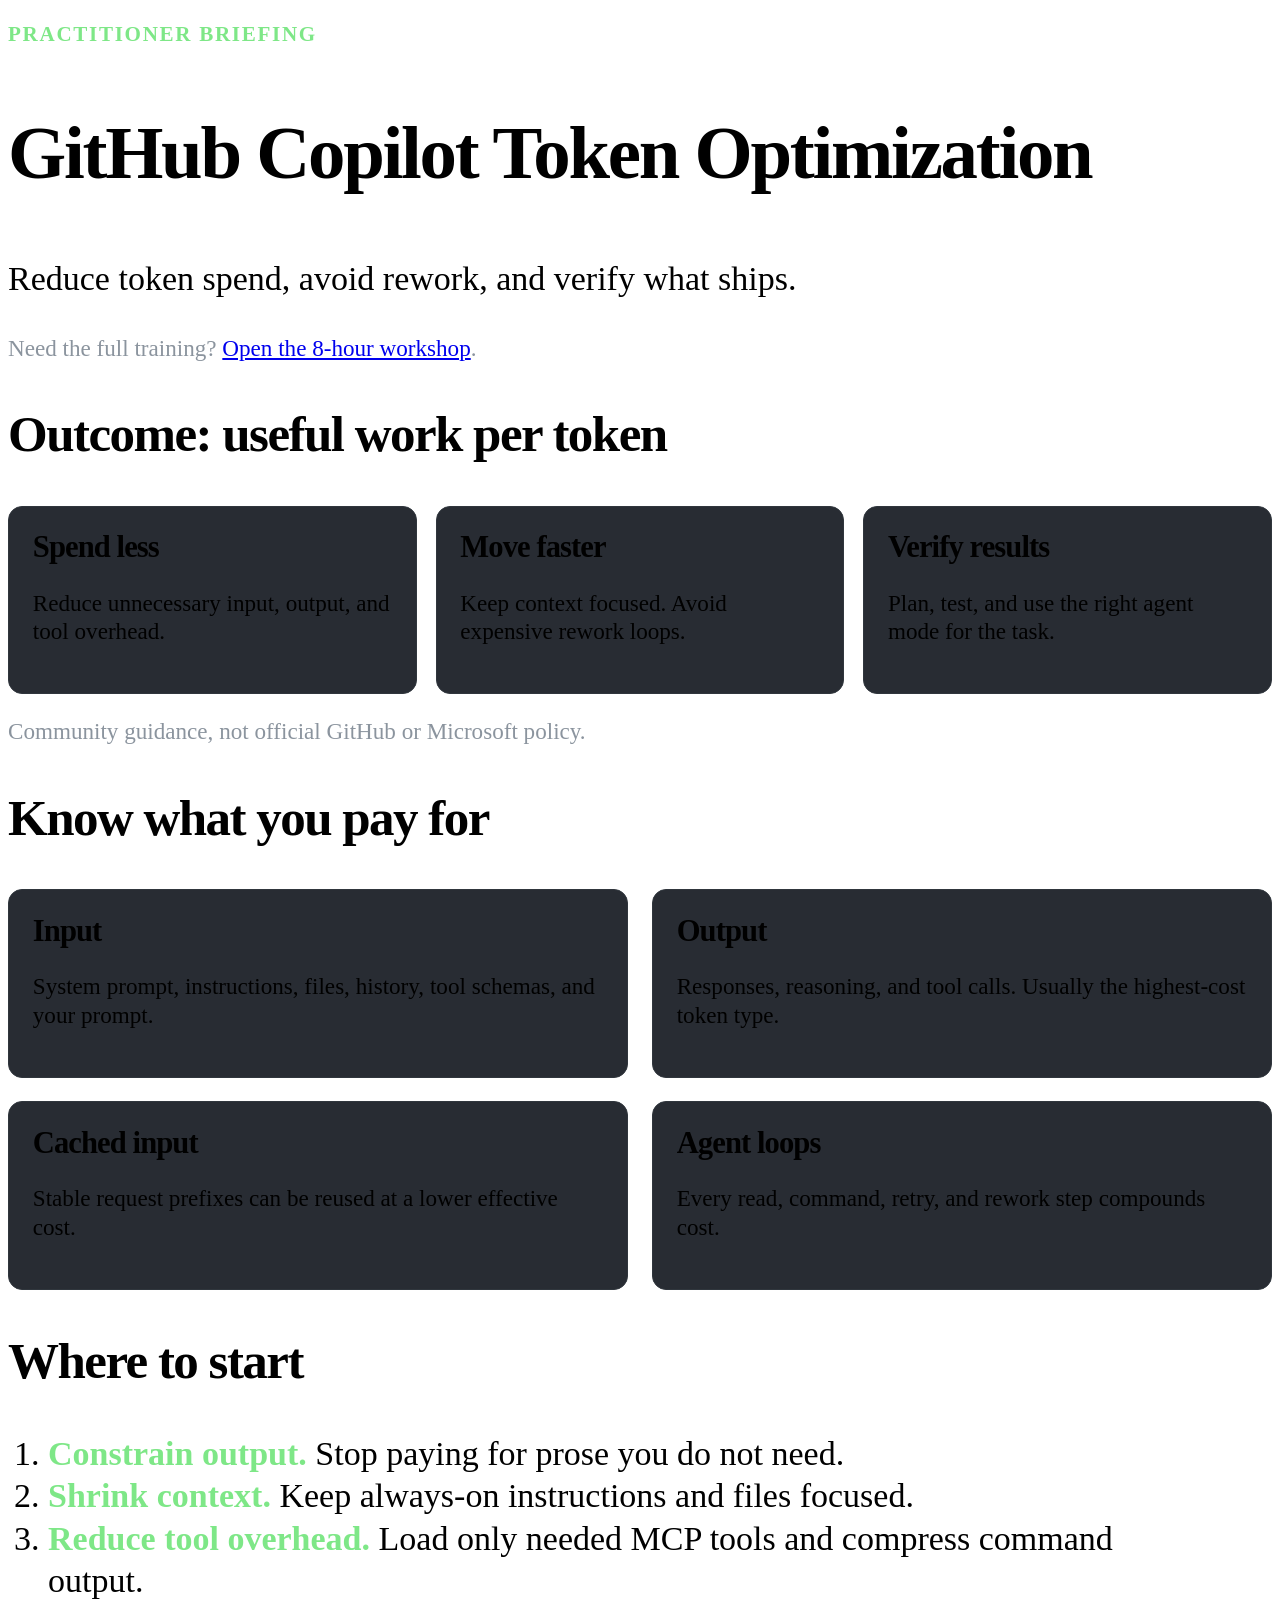
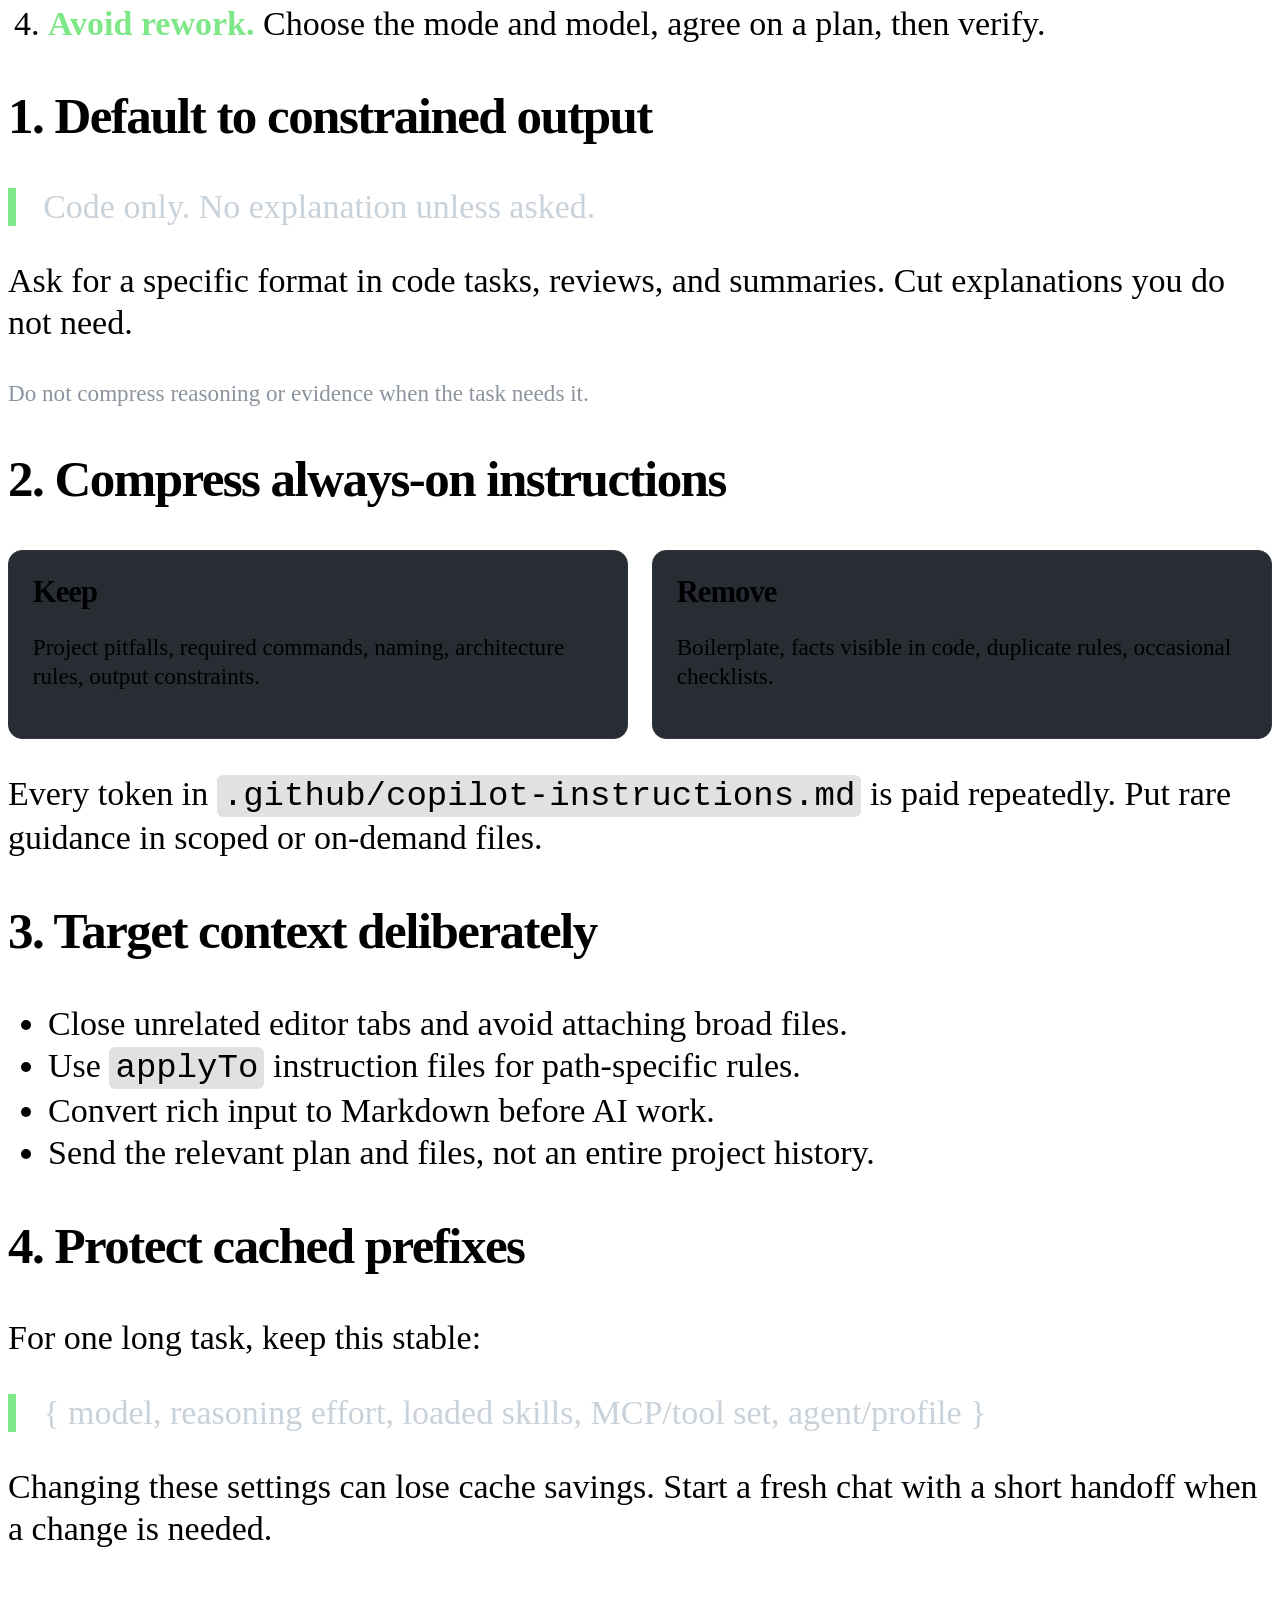
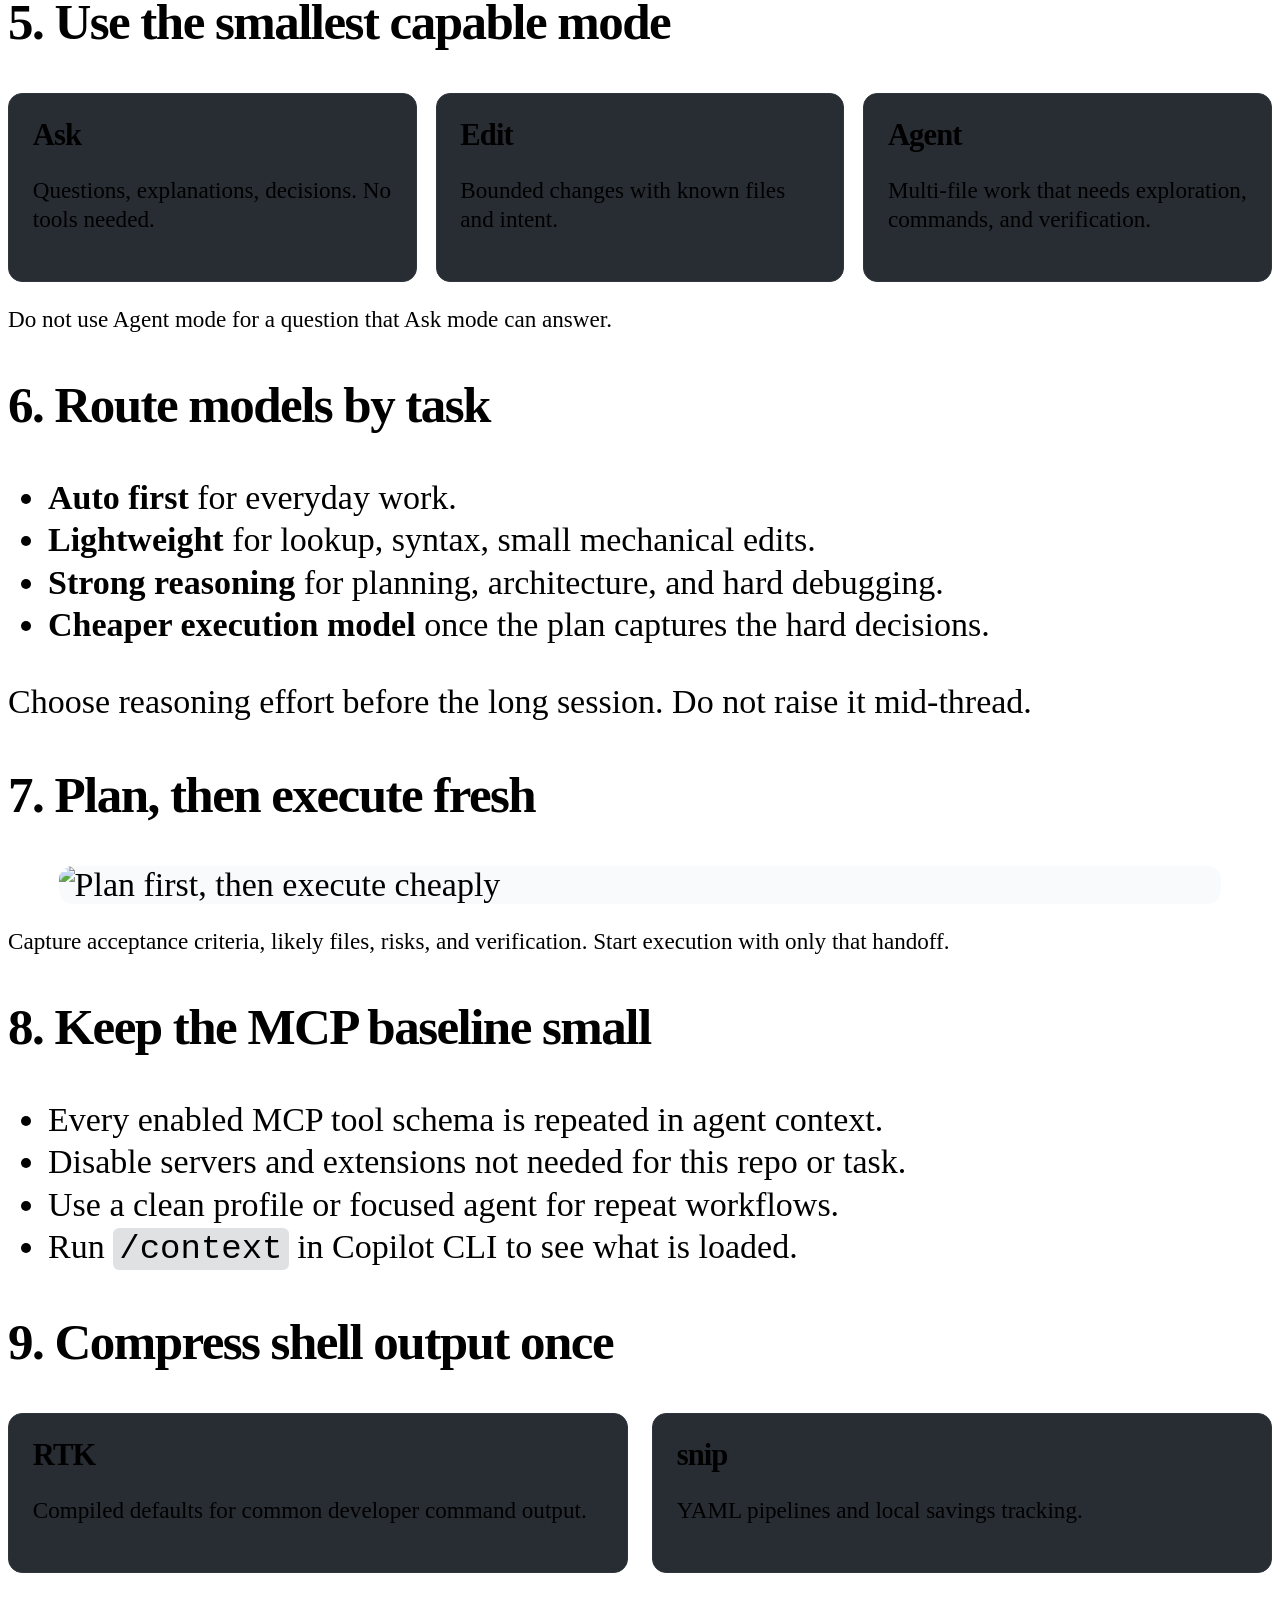
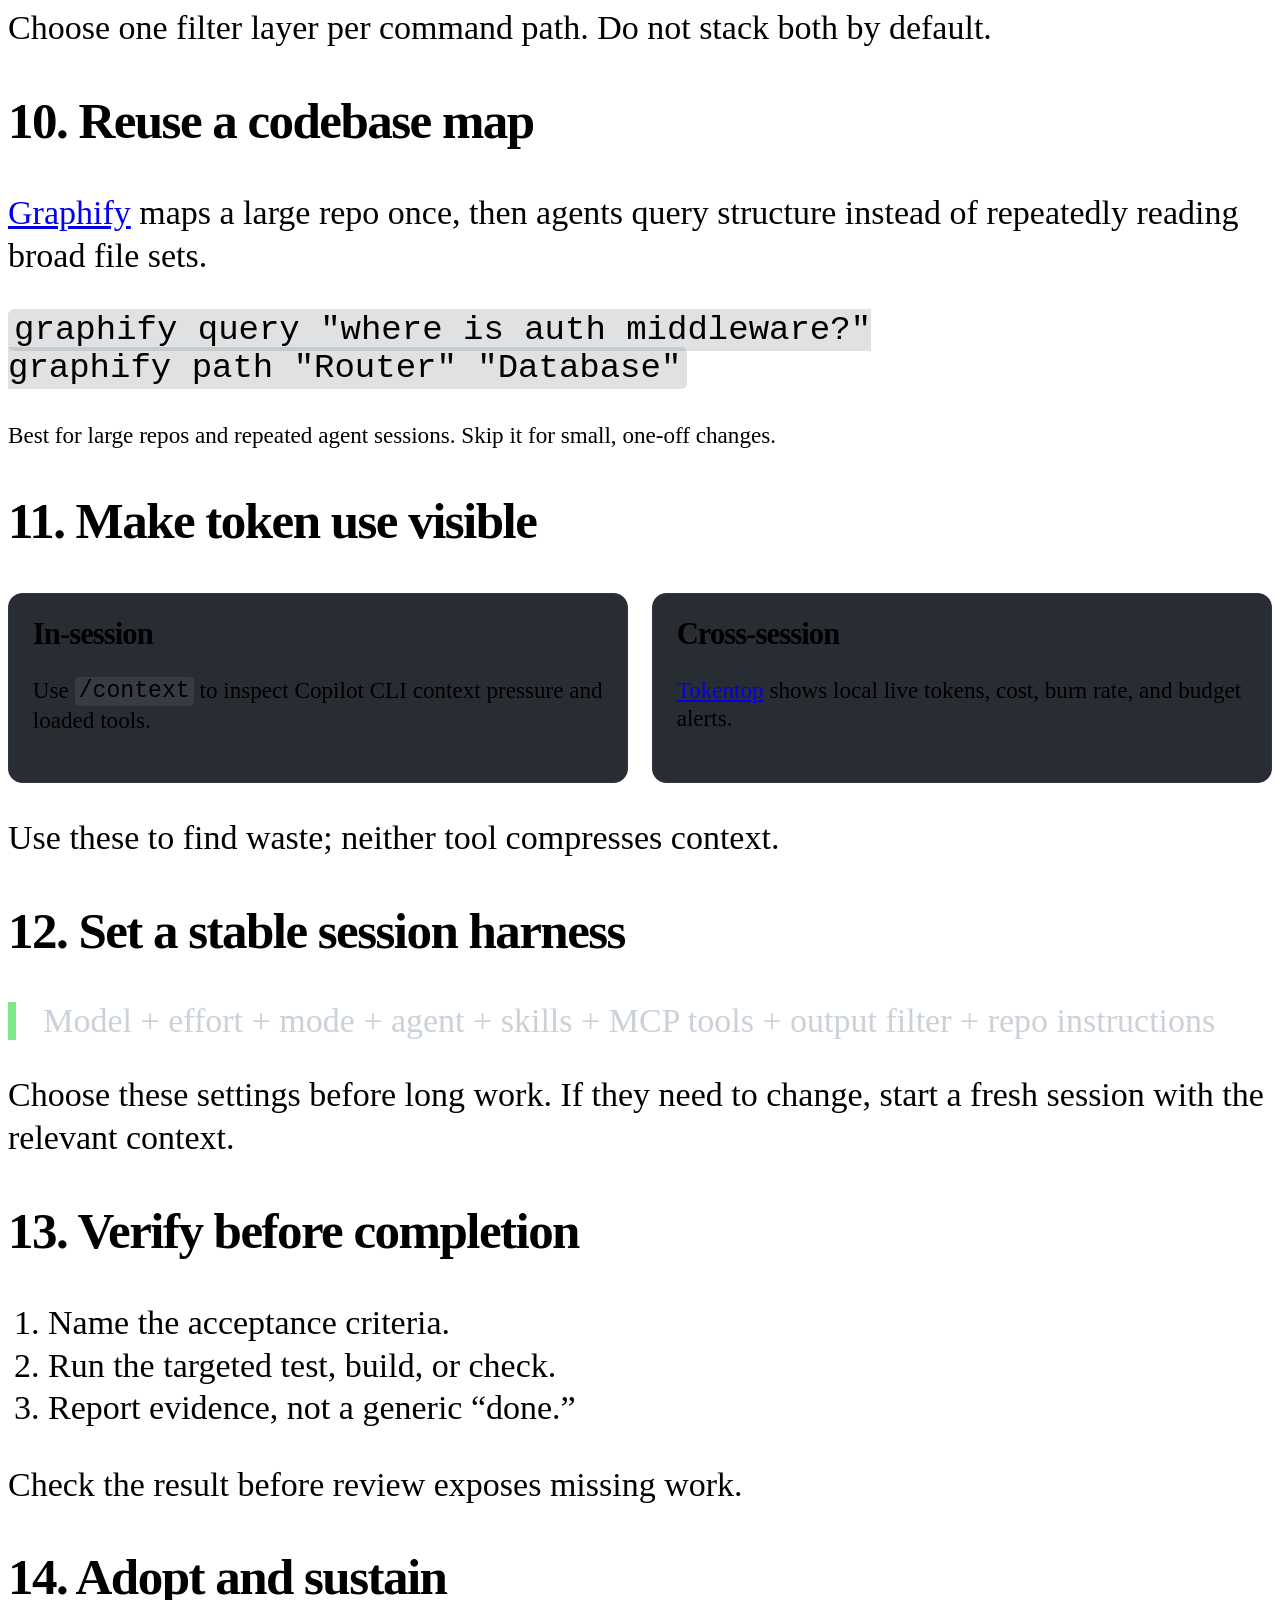
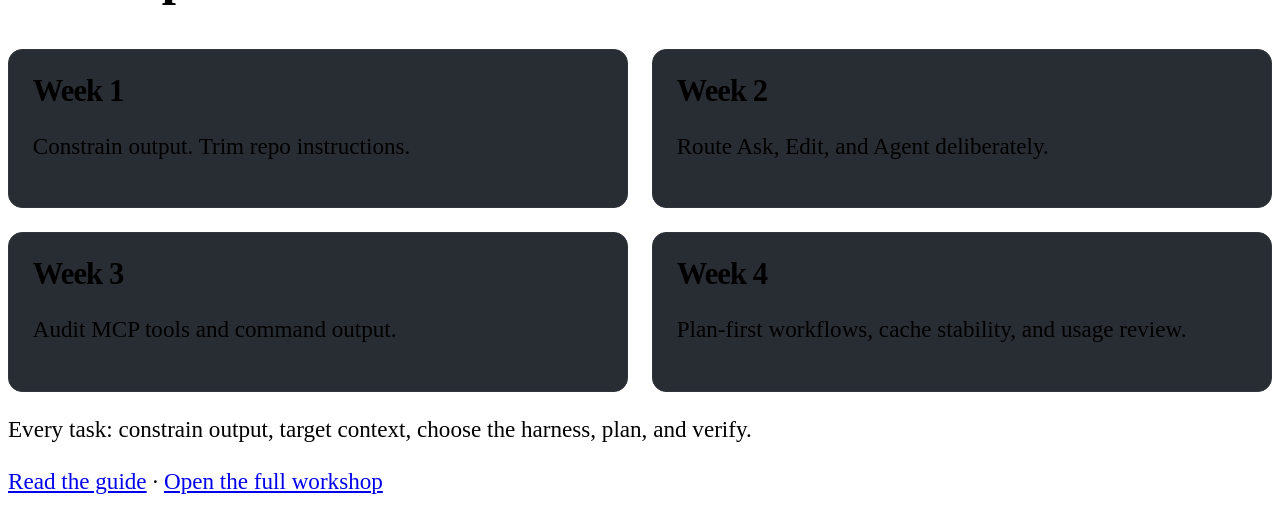
==== slides/briefing.html @ e245d567 "Humanized text" ====
<!doctype html>
<html lang="en">
  <head>
    <meta charset="utf-8">
    <meta name="viewport" content="width=device-width, initial-scale=1.0">
    <title>GitHub Copilot Token Optimization - Practitioner Briefing</title>
    <link rel="stylesheet" href="https://cdn.jsdelivr.net/npm/reveal.js@5.2.1/dist/reset.css">
    <link rel="stylesheet" href="https://cdn.jsdelivr.net/npm/reveal.js@5.2.1/dist/reveal.css">
    <link rel="stylesheet" href="https://cdn.jsdelivr.net/npm/reveal.js@5.2.1/dist/theme/black.css">
    <style>
      :root {
        --r-main-font: Inter, ui-sans-serif, system-ui, sans-serif;
        --r-heading-font: Inter, ui-sans-serif, system-ui, sans-serif;
        --r-link-color: #58a6ff;
      }
      .reveal { font-size: 34px; }
      .reveal h1, .reveal h2, .reveal h3 { text-transform: none; letter-spacing: -0.03em; }
      .reveal h1 { font-size: 2.2em; }
      .reveal h2 { font-size: 1.5em; }
      .reveal p, .reveal li { line-height: 1.25; }
      .reveal ul, .reveal ol { width: 86%; }
      .grid { display: grid; grid-template-columns: repeat(2, minmax(0, 1fr)); gap: 0.7em; }
      .grid-3 { display: grid; grid-template-columns: repeat(3, minmax(0, 1fr)); gap: 0.55em; }
      .card { background: rgba(22, 27, 34, 0.92); border: 1px solid #30363d; border-radius: 14px; padding: 0.7em; text-align: left; }
      .card h3 { margin: 0 0 0.3em; font-size: 0.9em; }
      .card p, .card li { font-size: 0.68em; }
      .kicker { color: #7ee787; font-size: 0.62em; font-weight: 700; letter-spacing: 0.08em; text-transform: uppercase; }
      .accent { color: #7ee787; }
      .muted { color: #8b949e; }
      .small { font-size: 0.68em; }
      .quote { border-left: 8px solid #7ee787; color: #c9d1d9; padding-left: 0.8em; text-align: left; }
      .diagram { display: block; max-width: 92%; max-height: 480px; margin: 0.35em auto; background: #f8fafc; border-radius: 14px; }
      code { background: rgba(110, 118, 129, 0.22); border-radius: 0.18em; padding: 0.06em 0.18em; }
    </style>
  </head>
  <body>
    <div class="reveal">
      <div class="slides">
        <section>
          <p class="kicker">Practitioner briefing</p>
          <h1>GitHub Copilot Token Optimization</h1>
          <p>Reduce token spend, avoid rework, and verify what ships.</p>
          <p class="small muted">Need the full training? <a href="index.html">Open the 8-hour workshop</a>.</p>
        </section>

        <section>
          <h2>Outcome: useful work per token</h2>
          <div class="grid-3">
            <div class="card"><h3>Spend less</h3><p>Reduce unnecessary input, output, and tool overhead.</p></div>
            <div class="card"><h3>Move faster</h3><p>Keep context focused. Avoid expensive rework loops.</p></div>
            <div class="card"><h3>Verify results</h3><p>Plan, test, and use the right agent mode for the task.</p></div>
          </div>
          <p class="small muted">Community guidance, not official GitHub or Microsoft policy.</p>
        </section>

        <section>
          <h2>Know what you pay for</h2>
          <div class="grid">
            <div class="card"><h3>Input</h3><p>System prompt, instructions, files, history, tool schemas, and your prompt.</p></div>
            <div class="card"><h3>Output</h3><p>Responses, reasoning, and tool calls. Usually the highest-cost token type.</p></div>
            <div class="card"><h3>Cached input</h3><p>Stable request prefixes can be reused at a lower effective cost.</p></div>
            <div class="card"><h3>Agent loops</h3><p>Every read, command, retry, and rework step compounds cost.</p></div>
          </div>
        </section>

        <section>
          <h2>Where to start</h2>
          <ol>
            <li><strong class="accent">Constrain output.</strong> Stop paying for prose you do not need.</li>
            <li><strong class="accent">Shrink context.</strong> Keep always-on instructions and files focused.</li>
            <li><strong class="accent">Reduce tool overhead.</strong> Load only needed MCP tools and compress command output.</li>
            <li><strong class="accent">Avoid rework.</strong> Choose the mode and model, agree on a plan, then verify.</li>
          </ol>
        </section>

        <section>
          <h2>1. Default to constrained output</h2>
          <div class="quote">Code only. No explanation unless asked.</div>
          <p>Ask for a specific format in code tasks, reviews, and summaries. Cut explanations you do not need.</p>
          <p class="small muted">Do not compress reasoning or evidence when the task needs it.</p>
        </section>

        <section>
          <h2>2. Compress always-on instructions</h2>
          <div class="grid">
            <div class="card"><h3>Keep</h3><p>Project pitfalls, required commands, naming, architecture rules, output constraints.</p></div>
            <div class="card"><h3>Remove</h3><p>Boilerplate, facts visible in code, duplicate rules, occasional checklists.</p></div>
          </div>
          <p>Every token in <code>.github/copilot-instructions.md</code> is paid repeatedly. Put rare guidance in scoped or on-demand files.</p>
        </section>

        <section>
          <h2>3. Target context deliberately</h2>
          <ul>
            <li>Close unrelated editor tabs and avoid attaching broad files.</li>
            <li>Use <code>applyTo</code> instruction files for path-specific rules.</li>
            <li>Convert rich input to Markdown before AI work.</li>
            <li>Send the relevant plan and files, not an entire project history.</li>
          </ul>
        </section>

        <section>
          <h2>4. Protect cached prefixes</h2>
          <p>For one long task, keep this stable:</p>
          <div class="quote">{ model, reasoning effort, loaded skills, MCP/tool set, agent/profile }</div>
          <p>Changing these settings can lose cache savings. Start a fresh chat with a short handoff when a change is needed.</p>
        </section>

        <section>
          <h2>5. Use the smallest capable mode</h2>
          <div class="grid-3">
            <div class="card"><h3>Ask</h3><p>Questions, explanations, decisions. No tools needed.</p></div>
            <div class="card"><h3>Edit</h3><p>Bounded changes with known files and intent.</p></div>
            <div class="card"><h3>Agent</h3><p>Multi-file work that needs exploration, commands, and verification.</p></div>
          </div>
          <p class="small">Do not use Agent mode for a question that Ask mode can answer.</p>
        </section>

        <section>
          <h2>6. Route models by task</h2>
          <ul>
            <li><strong>Auto first</strong> for everyday work.</li>
            <li><strong>Lightweight</strong> for lookup, syntax, small mechanical edits.</li>
            <li><strong>Strong reasoning</strong> for planning, architecture, and hard debugging.</li>
            <li><strong>Cheaper execution model</strong> once the plan captures the hard decisions.</li>
          </ul>
          <p>Choose reasoning effort before the long session. Do not raise it mid-thread.</p>
        </section>

        <section>
          <h2>7. Plan, then execute fresh</h2>
          <img class="diagram" src="../docs/assets/diagrams/plan-execute-cheaply.svg" alt="Plan first, then execute cheaply">
          <p class="small">Capture acceptance criteria, likely files, risks, and verification. Start execution with only that handoff.</p>
        </section>

        <section>
          <h2>8. Keep the MCP baseline small</h2>
          <ul>
            <li>Every enabled MCP tool schema is repeated in agent context.</li>
            <li>Disable servers and extensions not needed for this repo or task.</li>
            <li>Use a clean profile or focused agent for repeat workflows.</li>
            <li>Run <code>/context</code> in Copilot CLI to see what is loaded.</li>
          </ul>
        </section>

        <section>
          <h2>9. Compress shell output once</h2>
          <div class="grid">
            <div class="card"><h3>RTK</h3><p>Compiled defaults for common developer command output.</p></div>
            <div class="card"><h3>snip</h3><p>YAML pipelines and local savings tracking.</p></div>
          </div>
          <p>Choose one filter layer per command path. Do not stack both by default.</p>
        </section>

        <section>
          <h2>10. Reuse a codebase map</h2>
          <p><a href="https://github.com/Graphify-Labs/graphify">Graphify</a> maps a large repo once, then agents query structure instead of repeatedly reading broad file sets.</p>
          <pre><code>graphify query "where is auth middleware?"
graphify path "Router" "Database"</code></pre>
          <p class="small">Best for large repos and repeated agent sessions. Skip it for small, one-off changes.</p>
        </section>

        <section>
          <h2>11. Make token use visible</h2>
          <div class="grid">
            <div class="card"><h3>In-session</h3><p>Use <code>/context</code> to inspect Copilot CLI context pressure and loaded tools.</p></div>
            <div class="card"><h3>Cross-session</h3><p><a href="https://github.com/tokentopapp/tokentop">Tokentop</a> shows local live tokens, cost, burn rate, and budget alerts.</p></div>
          </div>
          <p>Use these to find waste; neither tool compresses context.</p>
        </section>

        <section>
          <h2>12. Set a stable session harness</h2>
          <div class="quote">Model + effort + mode + agent + skills + MCP tools + output filter + repo instructions</div>
          <p>Choose these settings before long work. If they need to change, start a fresh session with the relevant context.</p>
        </section>

        <section>
          <h2>13. Verify before completion</h2>
          <ol>
            <li>Name the acceptance criteria.</li>
            <li>Run the targeted test, build, or check.</li>
            <li>Report evidence, not a generic “done.”</li>
          </ol>
          <p>Check the result before review exposes missing work.</p>
        </section>

        <section>
          <h2>14. Adopt and sustain</h2>
          <div class="grid">
            <div class="card"><h3>Week 1</h3><p>Constrain output. Trim repo instructions.</p></div>
            <div class="card"><h3>Week 2</h3><p>Route Ask, Edit, and Agent deliberately.</p></div>
            <div class="card"><h3>Week 3</h3><p>Audit MCP tools and command output.</p></div>
            <div class="card"><h3>Week 4</h3><p>Plan-first workflows, cache stability, and usage review.</p></div>
          </div>
          <p class="small">Every task: constrain output, target context, choose the harness, plan, and verify.</p>
          <p class="small"><a href="../README.md">Read the guide</a> · <a href="index.html">Open the full workshop</a></p>
        </section>
      </div>
    </div>
    <script src="https://cdn.jsdelivr.net/npm/reveal.js@5.2.1/dist/reveal.js"></script>
    <script>
      Reveal.initialize({
        hash: true,
        slideNumber: "c/t",
        transition: "slide",
        width: 1280,
        height: 720,
        margin: 0.06
      });
    </script>
  </body>
</html>
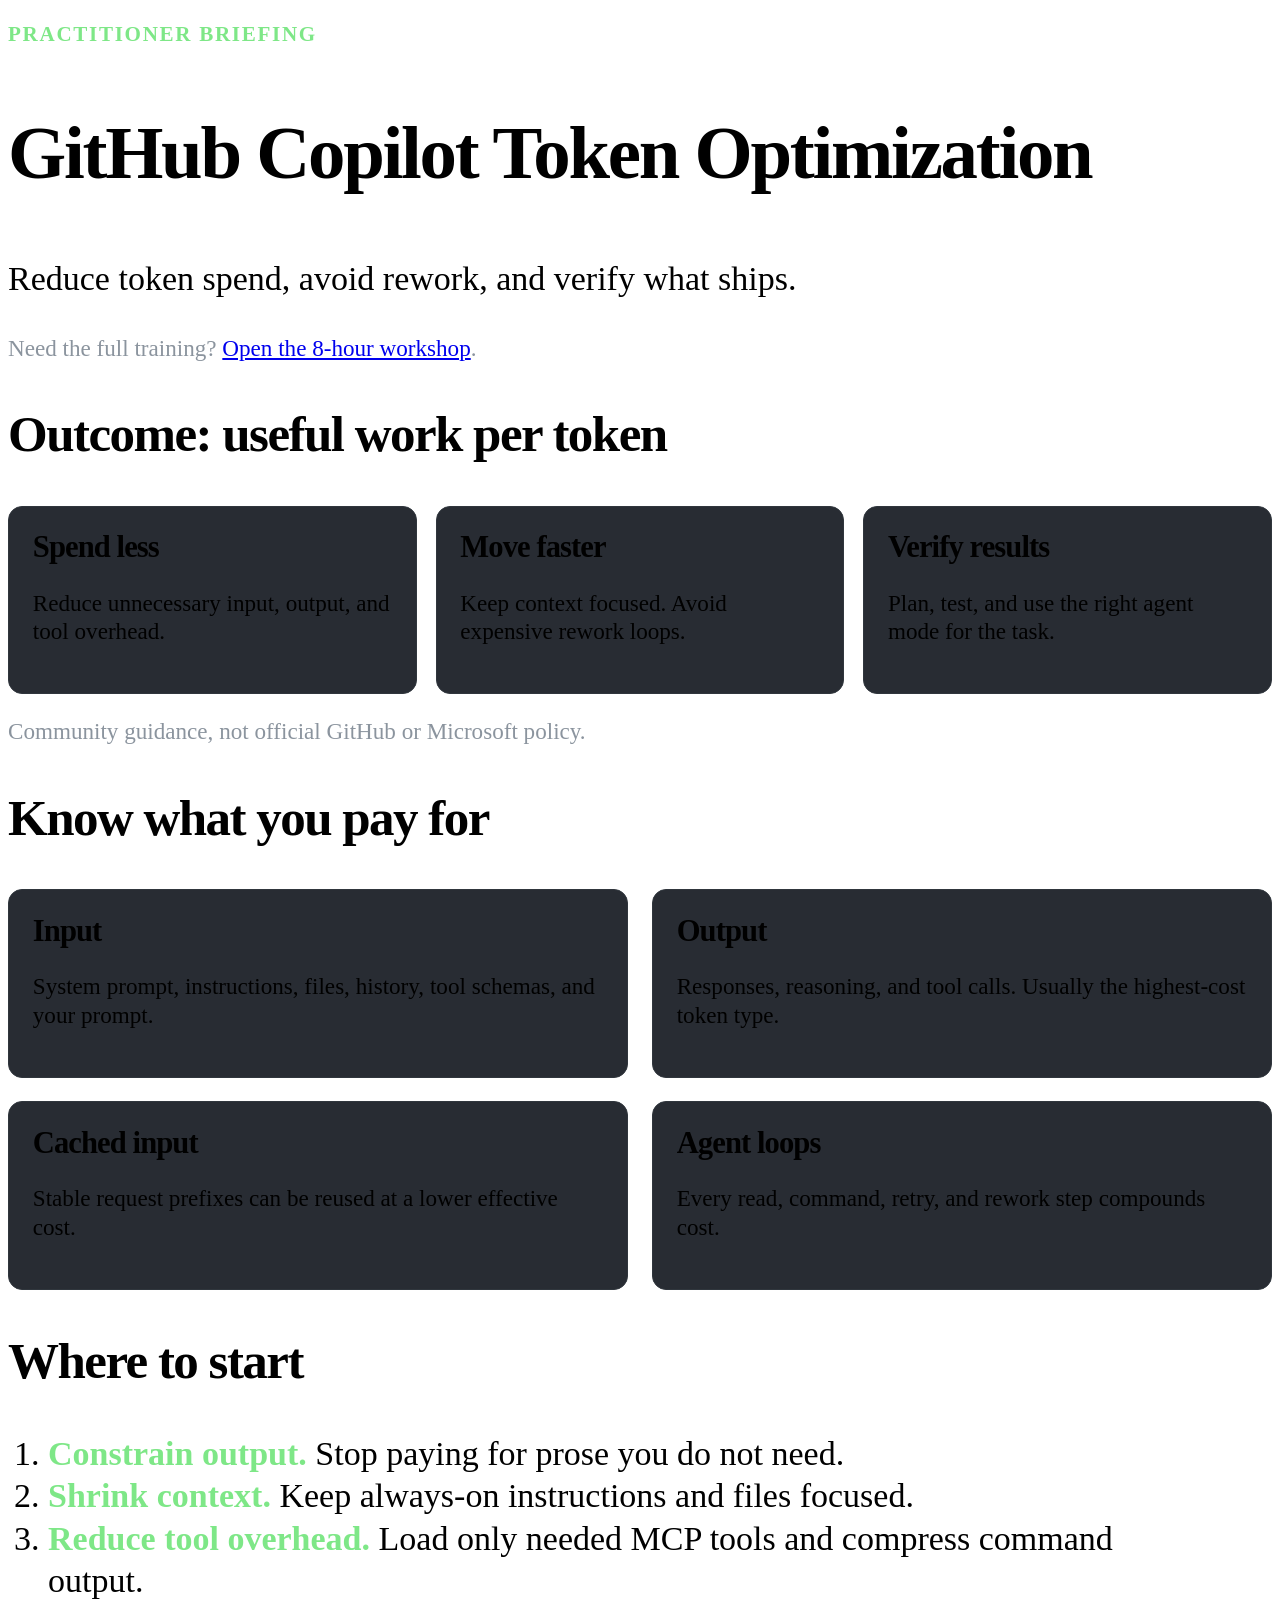
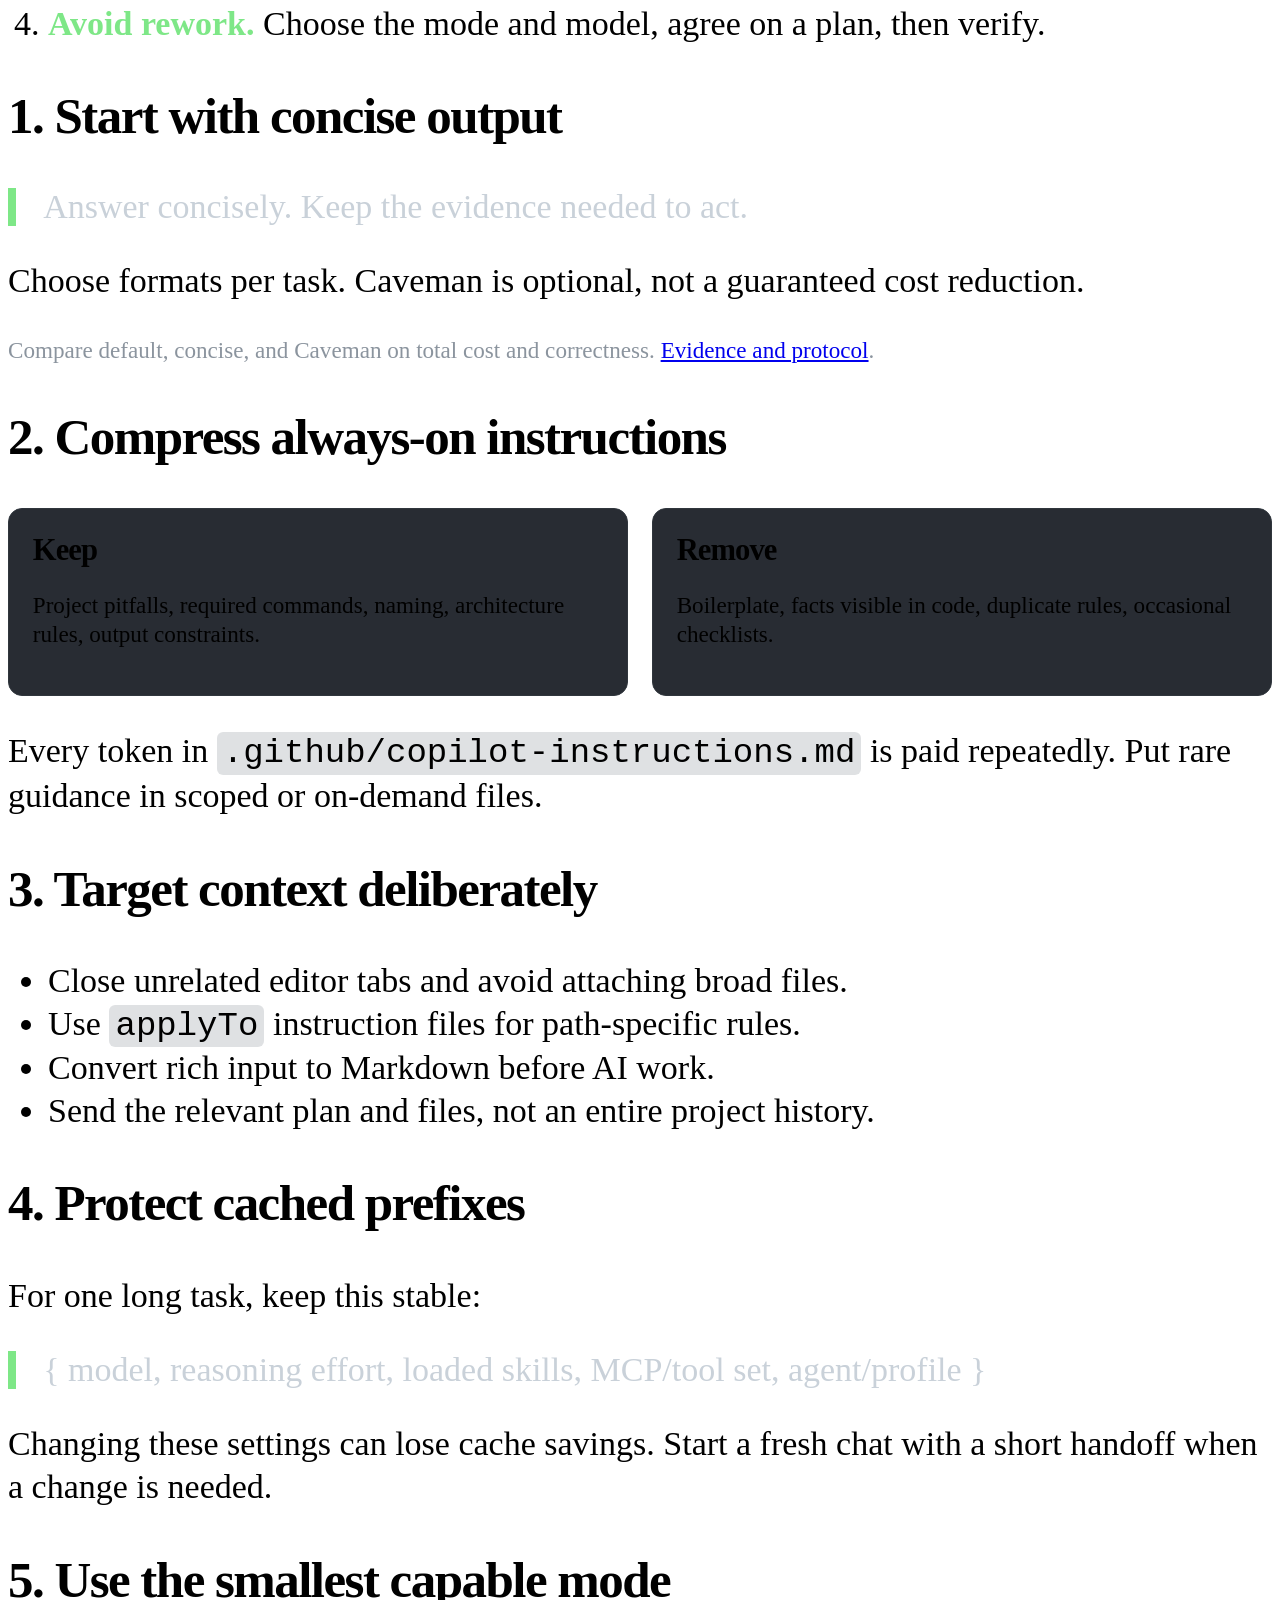
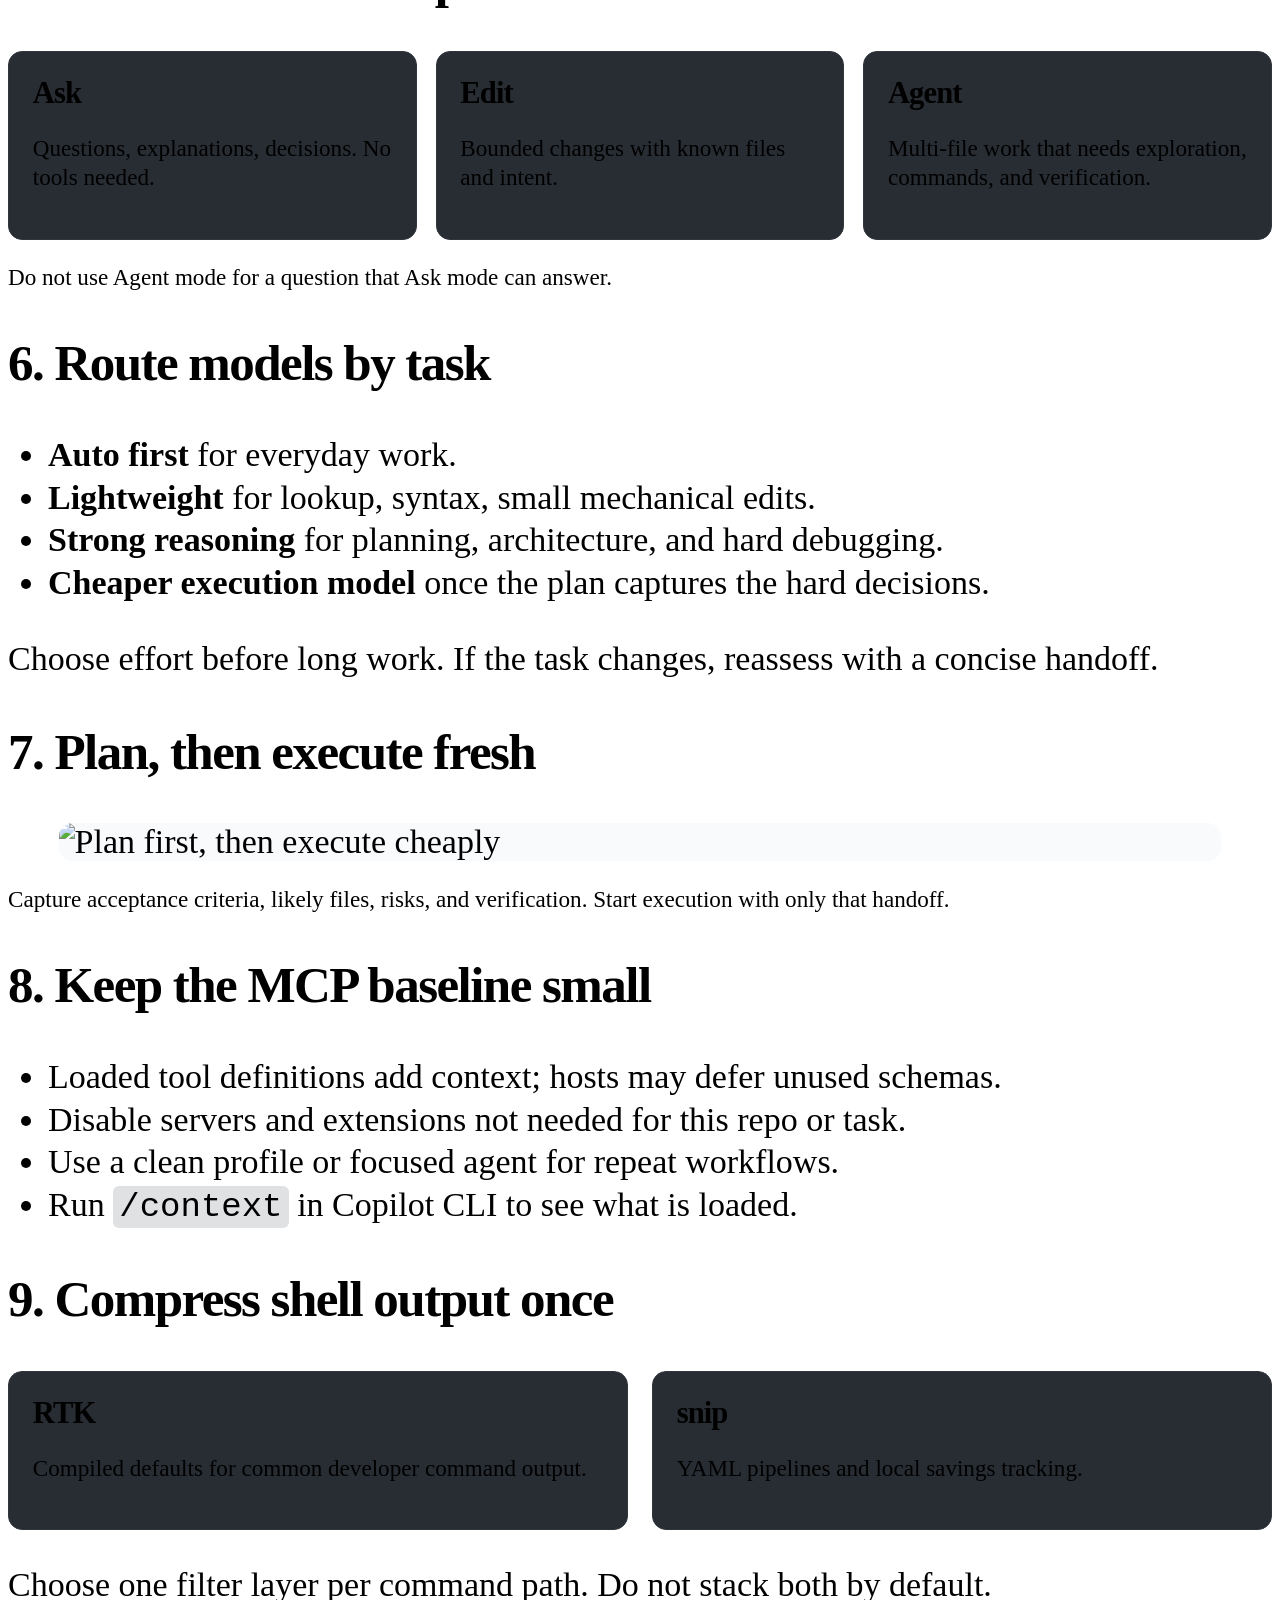
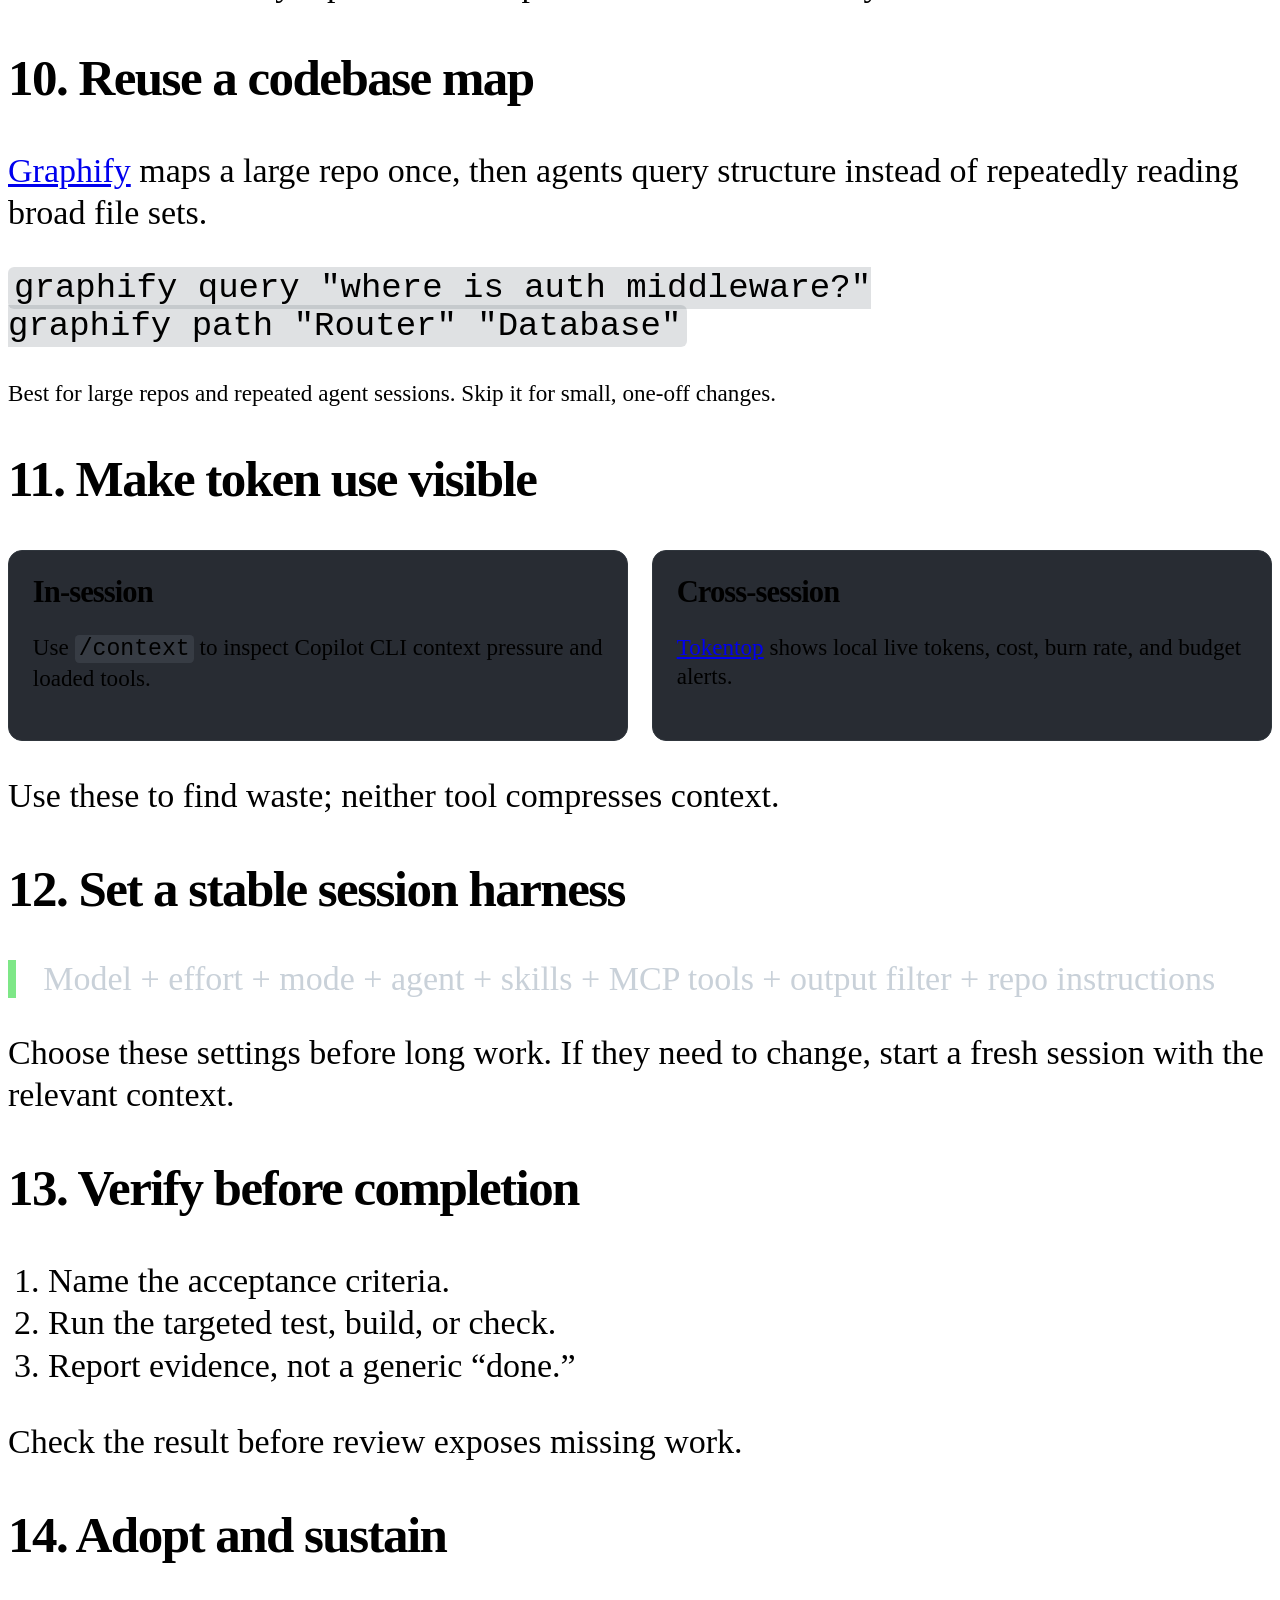
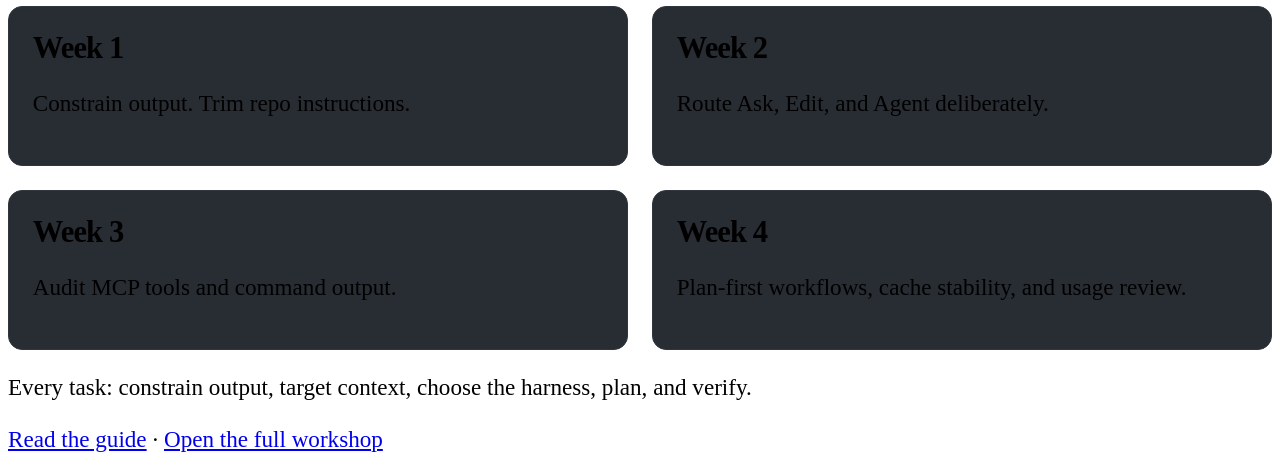
==== commit a329e3e6: "Removed repetitions" ====
--- a/slides/briefing.html
+++ b/slides/briefing.html
@@ -74,10 +74,10 @@
         </section>
 
         <section>
-          <h2>1. Default to constrained output</h2>
-          <div class="quote">Code only. No explanation unless asked.</div>
-          <p>Ask for a specific format in code tasks, reviews, and summaries. Cut explanations you do not need.</p>
-          <p class="small muted">Do not compress reasoning or evidence when the task needs it.</p>
+          <h2>1. Start with concise output</h2>
+          <div class="quote">Answer concisely. Keep the evidence needed to act.</div>
+          <p>Choose formats per task. Caveman is optional, not a guaranteed cost reduction.</p>
+          <p class="small muted">Compare default, concise, and Caveman on total cost and correctness. <a href="../05-output-control/#caveman-optional-output-style">Evidence and protocol</a>.</p>
         </section>
 
         <section>
@@ -124,7 +124,7 @@
             <li><strong>Strong reasoning</strong> for planning, architecture, and hard debugging.</li>
             <li><strong>Cheaper execution model</strong> once the plan captures the hard decisions.</li>
           </ul>
-          <p>Choose reasoning effort before the long session. Do not raise it mid-thread.</p>
+          <p>Choose effort before long work. If the task changes, reassess with a concise handoff.</p>
         </section>
 
         <section>
@@ -136,7 +136,7 @@
         <section>
           <h2>8. Keep the MCP baseline small</h2>
           <ul>
-            <li>Every enabled MCP tool schema is repeated in agent context.</li>
+            <li>Loaded tool definitions add context; hosts may defer unused schemas.</li>
             <li>Disable servers and extensions not needed for this repo or task.</li>
             <li>Use a clean profile or focused agent for repeat workflows.</li>
             <li>Run <code>/context</code> in Copilot CLI to see what is loaded.</li>
@@ -194,7 +194,7 @@
             <div class="card"><h3>Week 4</h3><p>Plan-first workflows, cache stability, and usage review.</p></div>
           </div>
           <p class="small">Every task: constrain output, target context, choose the harness, plan, and verify.</p>
-          <p class="small"><a href="../README.md">Read the guide</a> · <a href="index.html">Open the full workshop</a></p>
+          <p class="small"><a href="../">Read the guide</a> · <a href="index.html">Open the full workshop</a></p>
         </section>
       </div>
     </div>
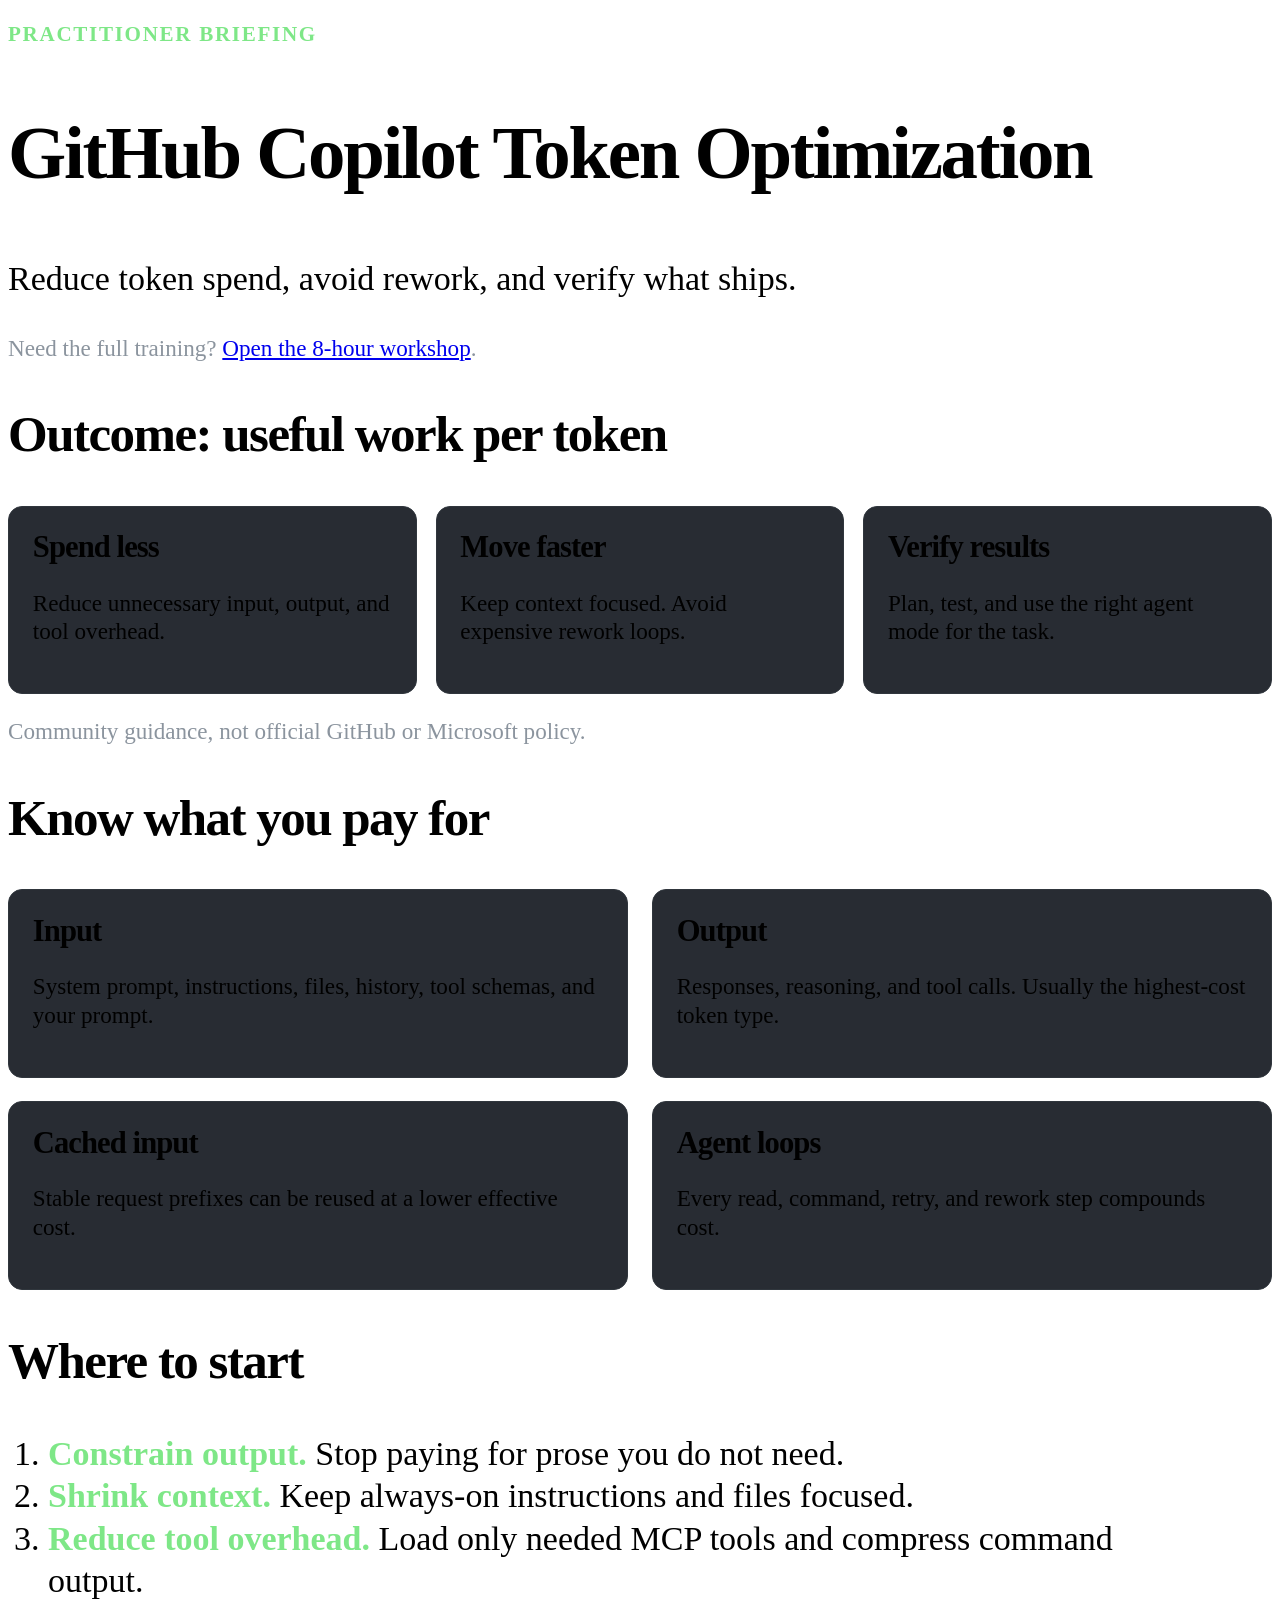
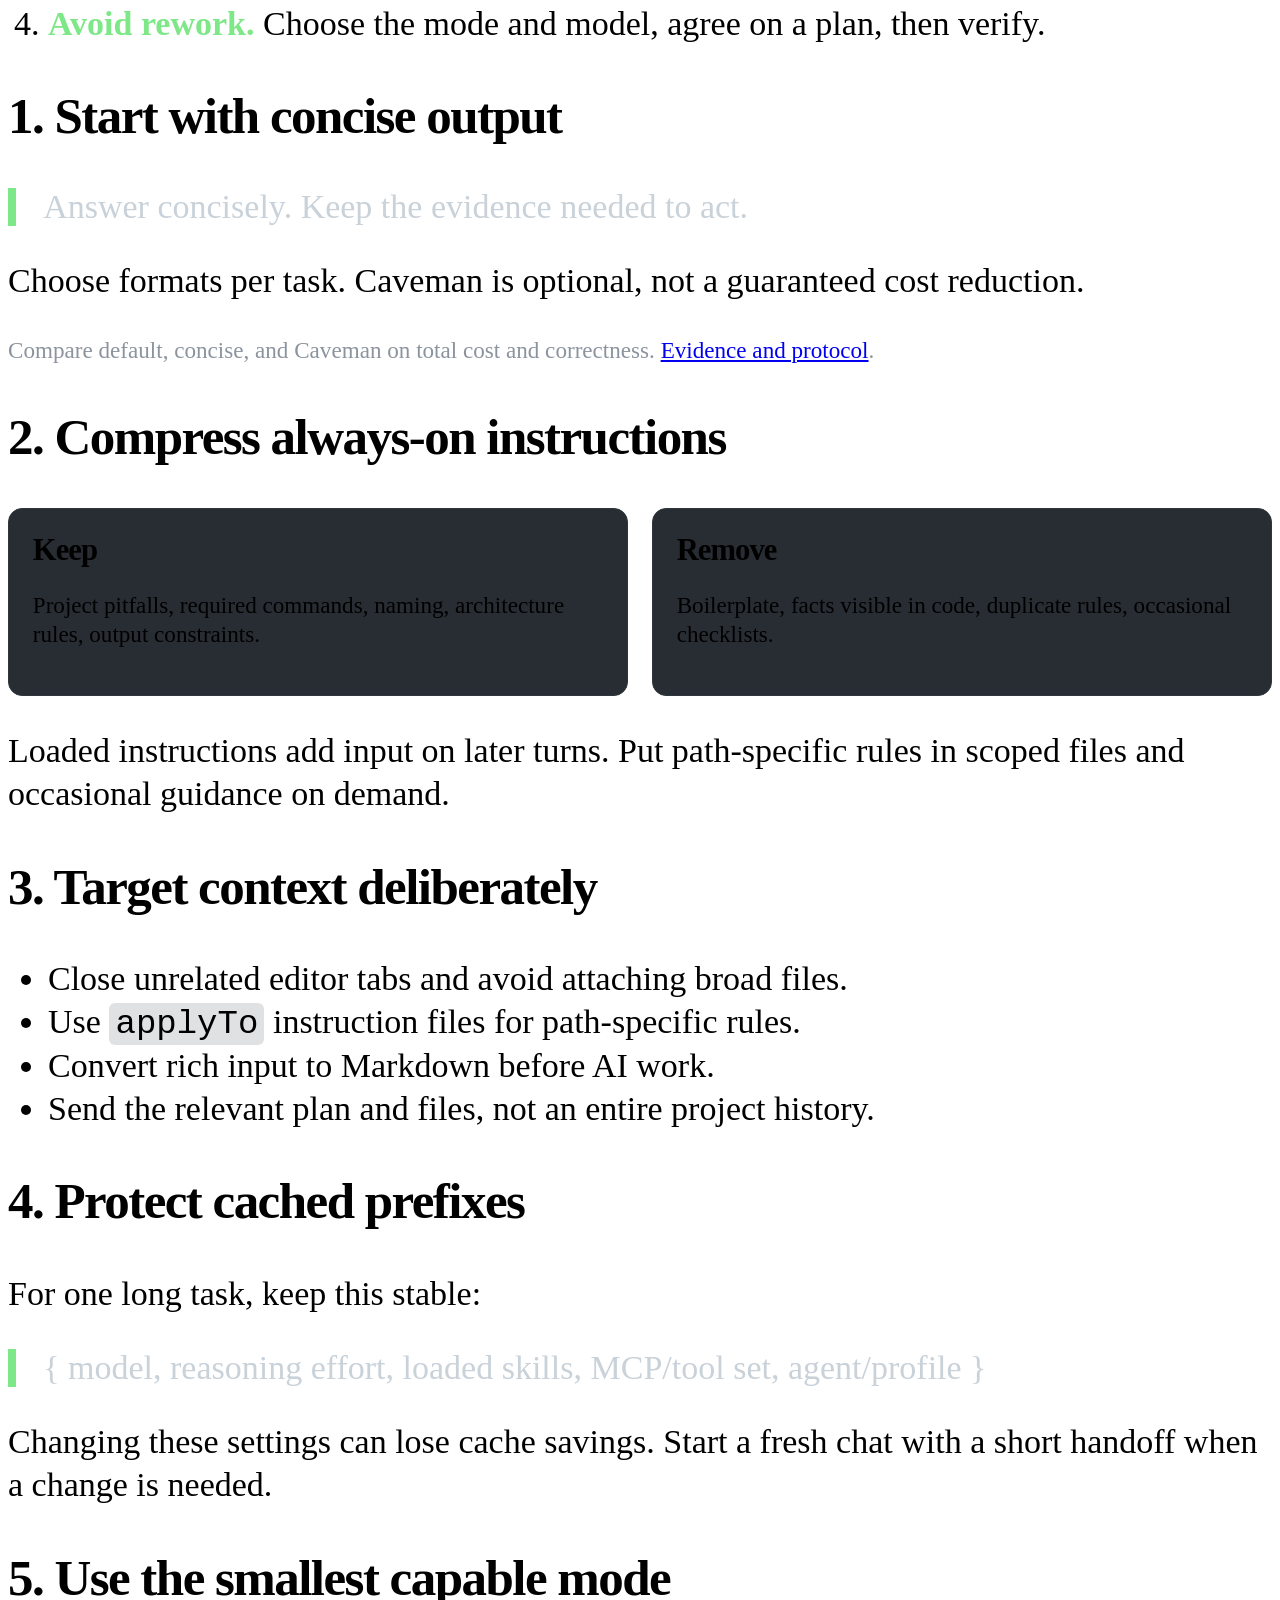
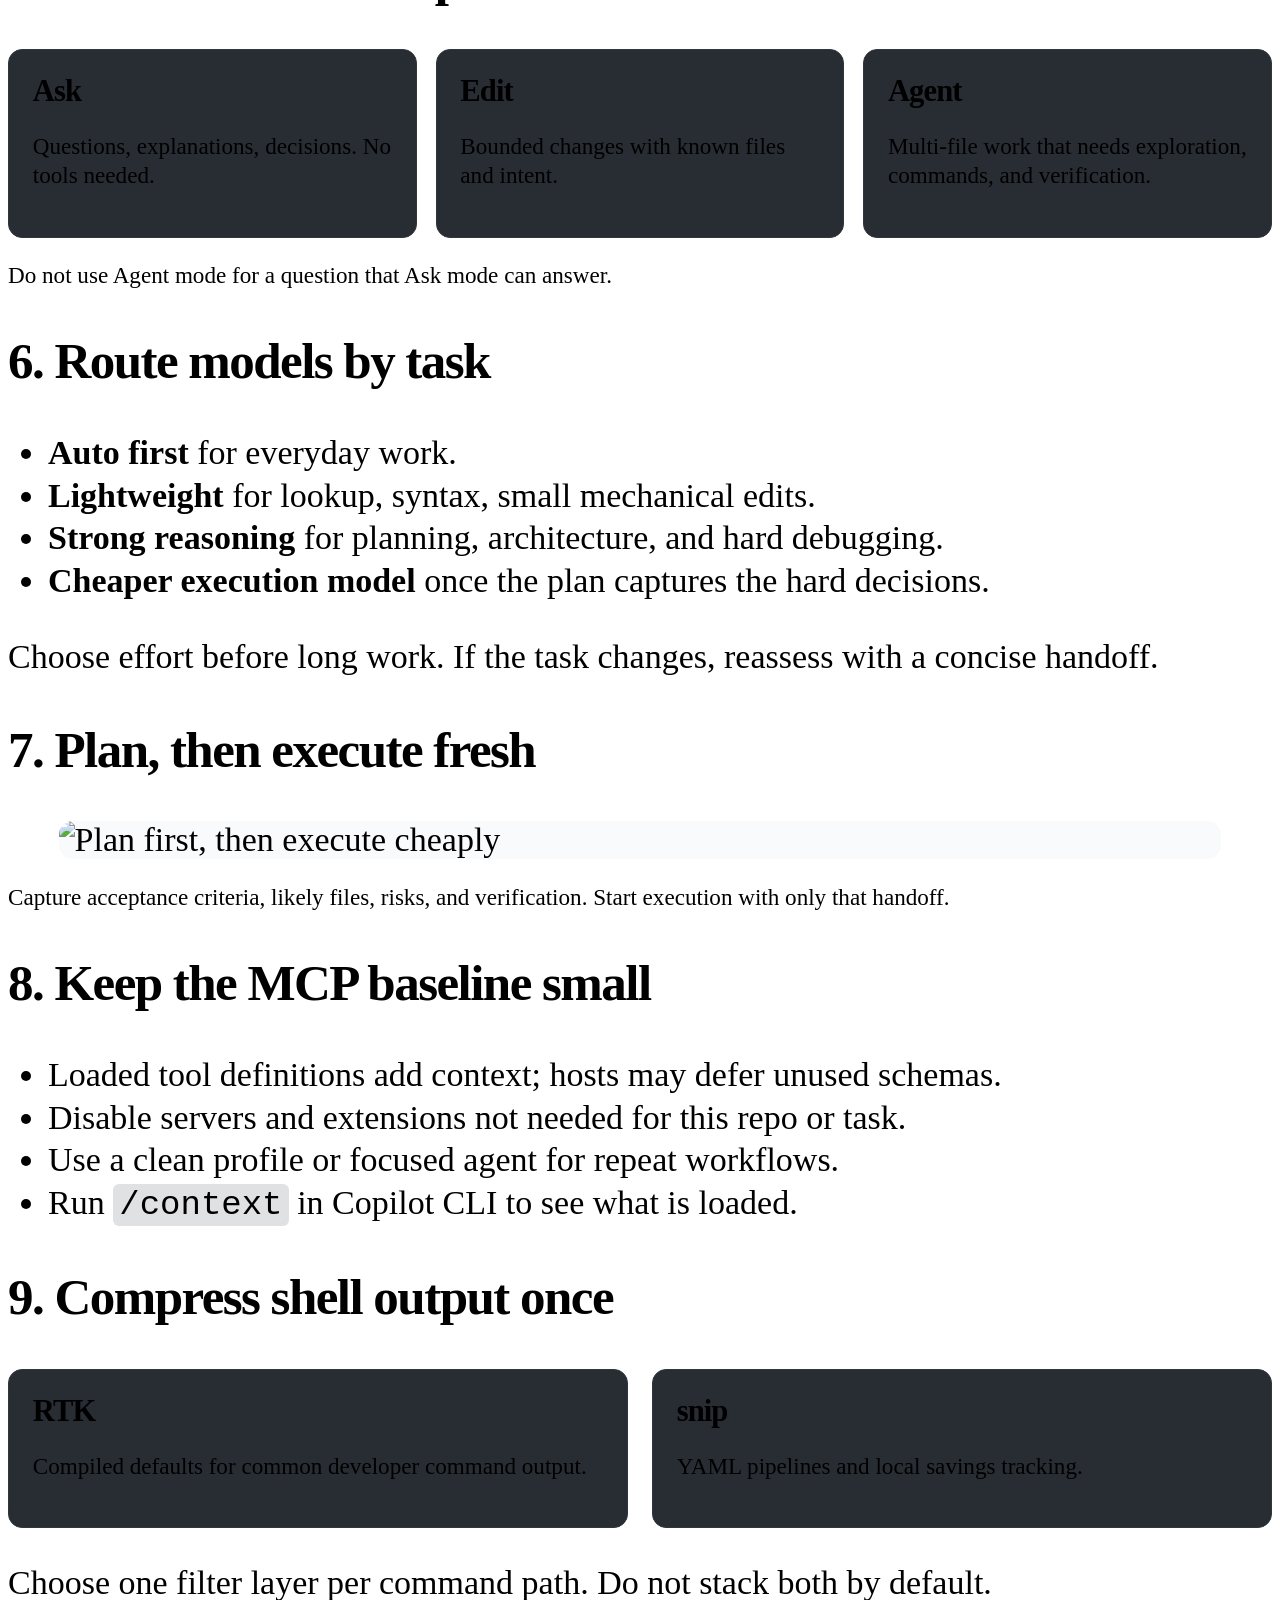
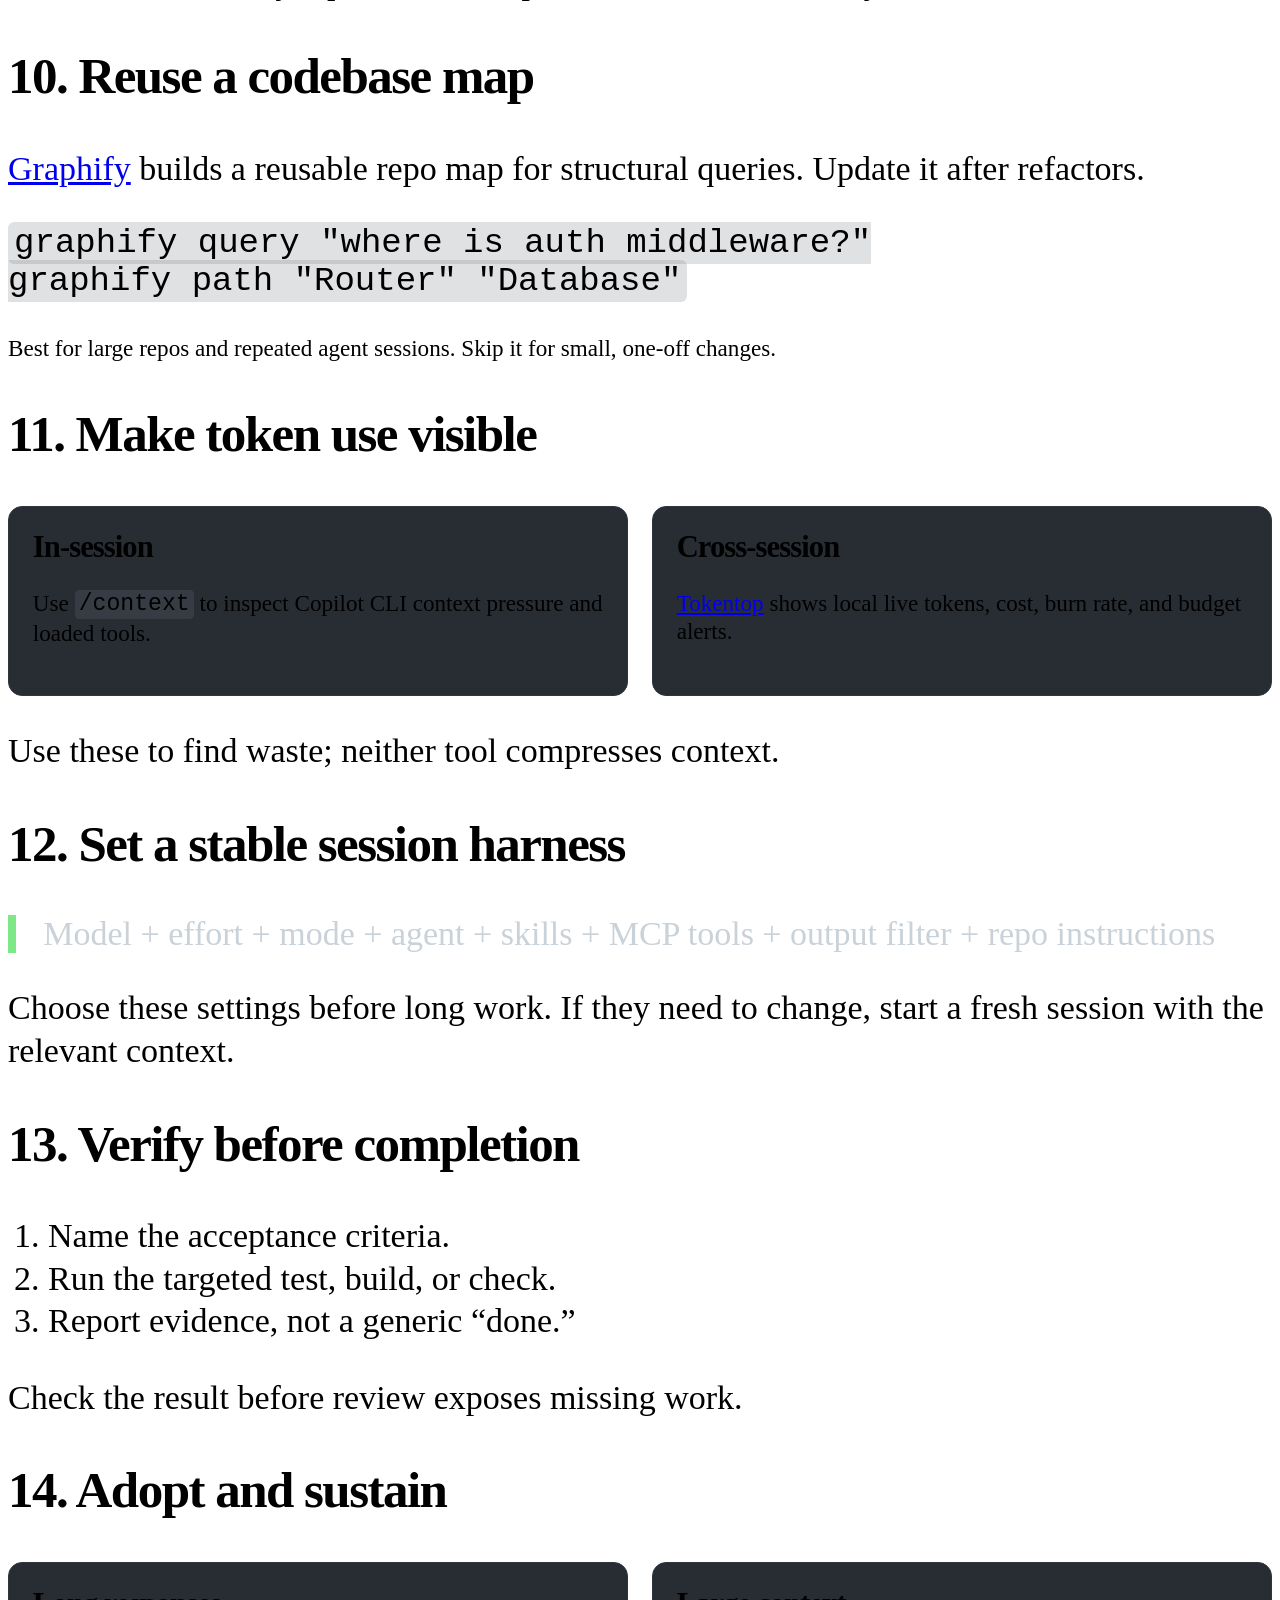
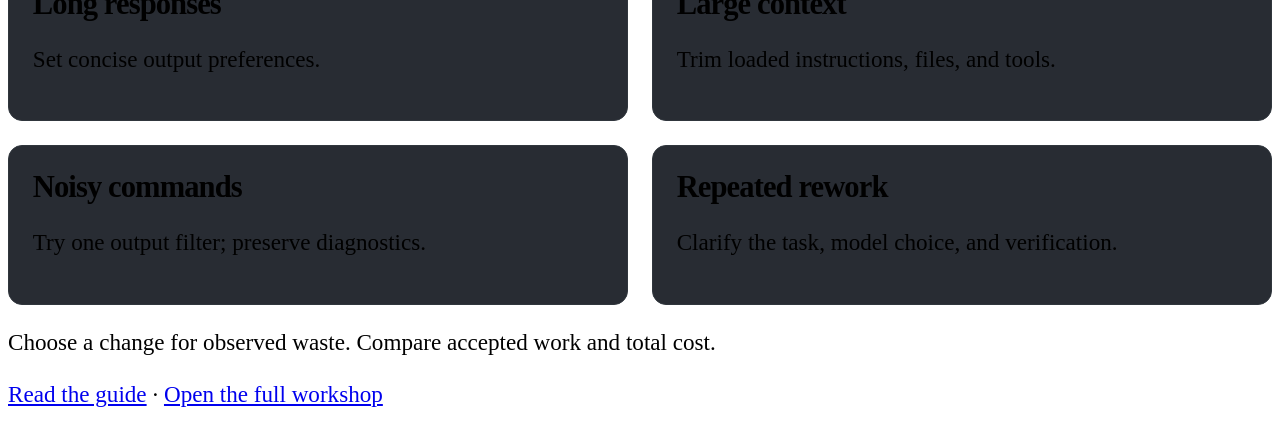
==== commit 7d10305b: "Humanized content" ====
--- a/slides/briefing.html
+++ b/slides/briefing.html
@@ -86,7 +86,7 @@
             <div class="card"><h3>Keep</h3><p>Project pitfalls, required commands, naming, architecture rules, output constraints.</p></div>
             <div class="card"><h3>Remove</h3><p>Boilerplate, facts visible in code, duplicate rules, occasional checklists.</p></div>
           </div>
-          <p>Every token in <code>.github/copilot-instructions.md</code> is paid repeatedly. Put rare guidance in scoped or on-demand files.</p>
+          <p>Loaded instructions add input on later turns. Put path-specific rules in scoped files and occasional guidance on demand.</p>
         </section>
 
         <section>
@@ -154,7 +154,7 @@
 
         <section>
           <h2>10. Reuse a codebase map</h2>
-          <p><a href="https://github.com/Graphify-Labs/graphify">Graphify</a> maps a large repo once, then agents query structure instead of repeatedly reading broad file sets.</p>
+          <p><a href="https://github.com/Graphify-Labs/graphify">Graphify</a> builds a reusable repo map for structural queries. Update it after refactors.</p>
           <pre><code>graphify query "where is auth middleware?"
 graphify path "Router" "Database"</code></pre>
           <p class="small">Best for large repos and repeated agent sessions. Skip it for small, one-off changes.</p>
@@ -188,12 +188,12 @@
         <section>
           <h2>14. Adopt and sustain</h2>
           <div class="grid">
-            <div class="card"><h3>Week 1</h3><p>Constrain output. Trim repo instructions.</p></div>
-            <div class="card"><h3>Week 2</h3><p>Route Ask, Edit, and Agent deliberately.</p></div>
-            <div class="card"><h3>Week 3</h3><p>Audit MCP tools and command output.</p></div>
-            <div class="card"><h3>Week 4</h3><p>Plan-first workflows, cache stability, and usage review.</p></div>
-          </div>
-          <p class="small">Every task: constrain output, target context, choose the harness, plan, and verify.</p>
+            <div class="card"><h3>Long responses</h3><p>Set concise output preferences.</p></div>
+            <div class="card"><h3>Large context</h3><p>Trim loaded instructions, files, and tools.</p></div>
+            <div class="card"><h3>Noisy commands</h3><p>Try one output filter; preserve diagnostics.</p></div>
+            <div class="card"><h3>Repeated rework</h3><p>Clarify the task, model choice, and verification.</p></div>
+          </div>
+          <p class="small">Choose a change for observed waste. Compare accepted work and total cost.</p>
           <p class="small"><a href="../">Read the guide</a> · <a href="index.html">Open the full workshop</a></p>
         </section>
       </div>
